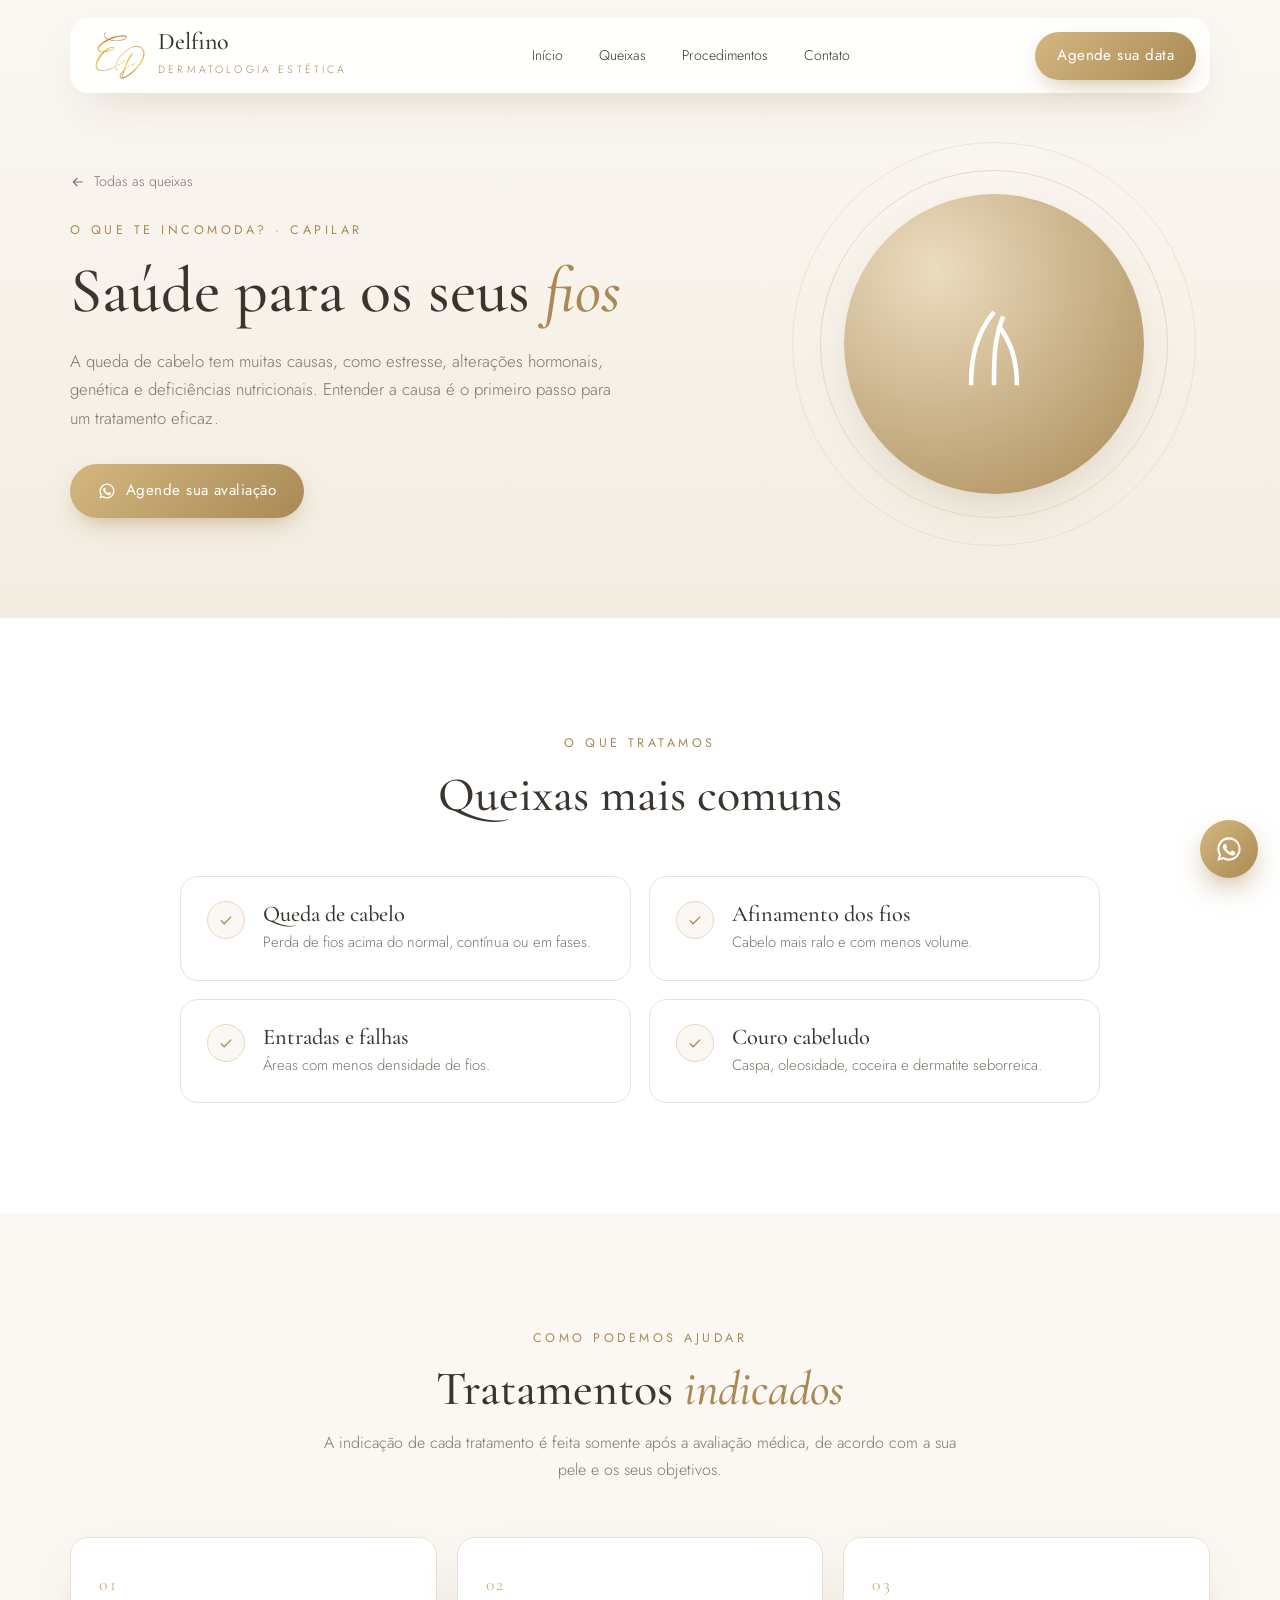
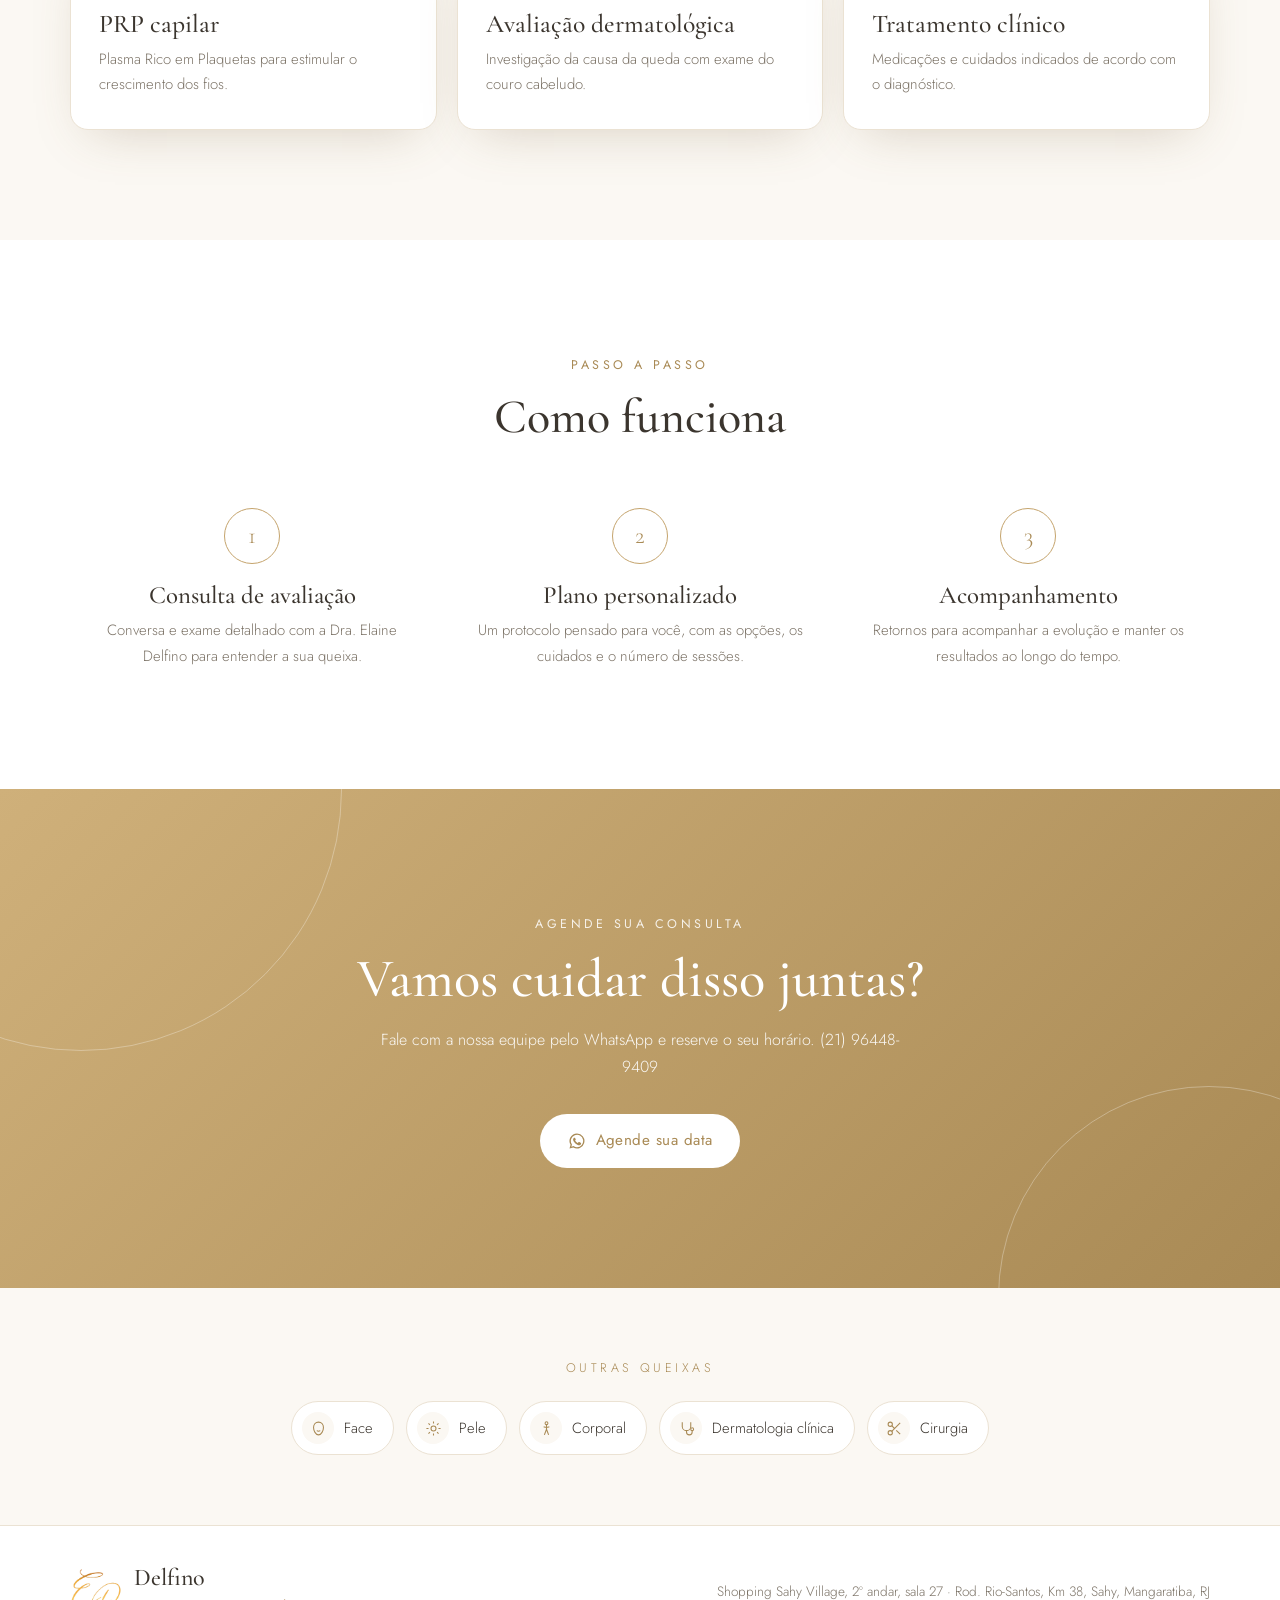
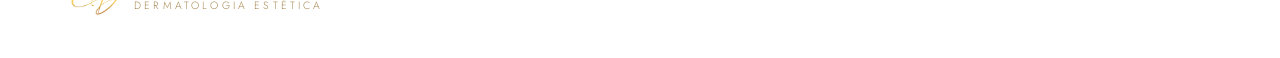
==== capilar.html @ 313b1291 "Site da Clinica Delfino e pagina de links da bio Co-Authored-By: Claude Opus 5.5 <noreply@anthropic." ====
<!DOCTYPE html>
<html lang="pt-BR">
<head>
<meta charset="UTF-8">
<meta name="viewport" content="width=device-width, initial-scale=1.0">
<title>Capilar | Clínica Delfino</title>
<meta name="description" content="Saúde para os seus fios. Queda de cabelo, afinamento dos fios e couro cabeludo. Clínica Delfino, dermatologia em Mangaratiba, RJ.">
<link rel="icon" type="image/png" href="assets/logo.png">
<link rel="preconnect" href="https://fonts.googleapis.com">
<link rel="preconnect" href="https://fonts.gstatic.com" crossorigin>
<link href="https://fonts.googleapis.com/css2?family=Cormorant+Garamond:ital,wght@0,400;0,500;0,600;1,400&family=Jost:wght@300;400;500&display=swap" rel="stylesheet">
<link rel="stylesheet" href="assets/queixa.css">
</head>
<body>

<div class="header-wrap">
  <div class="container">
    <header class="header">
      <a href="index.html" class="logo" aria-label="Clínica Delfino">
        <img class="logo-img" src="assets/logo.png" alt="Logo Dra. Elaine Delfino">
        <span class="logo-text"><strong>Delfino</strong><span>Dermatologia Estética</span></span>
      </a>
      <nav class="nav">
        <a href="index.html">Início</a>
        <a href="index.html#queixas">Queixas</a>
        <a href="index.html#procedimentos">Procedimentos</a>
        <a href="index.html#contato">Contato</a>
      </nav>
      <a class="btn btn-gold" href="https://wa.me/5521964489409?text=Ol%C3%A1%21%20Vim%20pelo%20site%20da%20Cl%C3%ADnica%20Delfino%20e%20gostaria%20de%20tratar%20queda%20de%20cabelo." target="_blank" rel="noopener">Agende sua data</a>
    </header>
  </div>
</div>

<section class="hero">
  <div class="container hero-grid">
    <div class="hero-text reveal">
      <a class="back" href="index.html#queixas"><svg viewBox="0 0 24 24" fill="none" stroke="currentColor" stroke-width="1.8"><path d="M19 12H5M11 18l-6-6 6-6"/></svg>Todas as queixas</a>
      <span class="eyebrow">O que te incomoda? · Capilar</span>
      <h1>Saúde para os seus <span class="gold">fios</span></h1>
      <p>A queda de cabelo tem muitas causas, como estresse, alterações hormonais, genética e deficiências nutricionais. Entender a causa é o primeiro passo para um tratamento eficaz.</p>
      <a class="btn btn-gold" href="https://wa.me/5521964489409?text=Ol%C3%A1%21%20Vim%20pelo%20site%20da%20Cl%C3%ADnica%20Delfino%20e%20gostaria%20de%20tratar%20queda%20de%20cabelo." target="_blank" rel="noopener"><svg viewBox="0 0 24 24" fill="currentColor"><path d="M12 2a10 10 0 0 0-8.6 15.1L2 22l5-1.3A10 10 0 1 0 12 2zm0 18.2a8.2 8.2 0 0 1-4.2-1.2l-.3-.2-3 .8.8-2.9-.2-.3A8.2 8.2 0 1 1 12 20.2zm4.5-6.1c-.2-.1-1.5-.7-1.7-.8-.2-.1-.4-.1-.6.1l-.8 1c-.1.2-.3.2-.5.1a6.7 6.7 0 0 1-3.3-2.9c-.2-.4.2-.4.7-1.3.1-.2 0-.3 0-.4l-.8-1.8c-.2-.5-.4-.4-.6-.4h-.5a1 1 0 0 0-.7.3 3 3 0 0 0-.9 2.2 5.2 5.2 0 0 0 1.1 2.7 11.8 11.8 0 0 0 4.5 4c1.7.7 2.3.8 3.2.6.5-.1 1.5-.6 1.7-1.2.2-.6.2-1.1.2-1.2-.1-.1-.3-.2-.5-.3z"/></svg>Agende sua avaliação</a>
    </div>
    <div class="hero-visual reveal">
      <div class="ring"><svg viewBox="0 0 24 24" fill="none" stroke="currentColor" stroke-width="1"><path d="M7 21c0-6 1-11 5-16M12 21c0-6 0-10 2-15M17 21c0-5-1-9-4-13"/></svg></div>
    </div>
  </div>
</section>

<section class="section">
  <div class="container">
    <div class="section-head reveal">
      <span class="eyebrow">O que tratamos</span>
      <h2>Queixas mais comuns</h2>
    </div>
    <div class="items">
        <div class="item reveal"><span class="check"><svg viewBox="0 0 24 24" fill="none" stroke="currentColor" stroke-width="1.8"><path d="M5 12.5l4.5 4.5L19 7.5"/></svg></span><div><h3>Queda de cabelo</h3><p>Perda de fios acima do normal, contínua ou em fases.</p></div></div>
        <div class="item reveal"><span class="check"><svg viewBox="0 0 24 24" fill="none" stroke="currentColor" stroke-width="1.8"><path d="M5 12.5l4.5 4.5L19 7.5"/></svg></span><div><h3>Afinamento dos fios</h3><p>Cabelo mais ralo e com menos volume.</p></div></div>
        <div class="item reveal"><span class="check"><svg viewBox="0 0 24 24" fill="none" stroke="currentColor" stroke-width="1.8"><path d="M5 12.5l4.5 4.5L19 7.5"/></svg></span><div><h3>Entradas e falhas</h3><p>Áreas com menos densidade de fios.</p></div></div>
        <div class="item reveal"><span class="check"><svg viewBox="0 0 24 24" fill="none" stroke="currentColor" stroke-width="1.8"><path d="M5 12.5l4.5 4.5L19 7.5"/></svg></span><div><h3>Couro cabeludo</h3><p>Caspa, oleosidade, coceira e dermatite seborreica.</p></div></div>
    </div>
  </div>
</section>

<section class="section soft">
  <div class="container">
    <div class="section-head reveal">
      <span class="eyebrow">Como podemos ajudar</span>
      <h2>Tratamentos <span class="gold">indicados</span></h2>
      <p>A indicação de cada tratamento é feita somente após a avaliação médica, de acordo com a sua pele e os seus objetivos.</p>
    </div>
    <div class="treats">
        <div class="treat reveal"><span class="num">01</span><h3>PRP capilar</h3><p>Plasma Rico em Plaquetas para estimular o crescimento dos fios.</p></div>
        <div class="treat reveal"><span class="num">02</span><h3>Avaliação dermatológica</h3><p>Investigação da causa da queda com exame do couro cabeludo.</p></div>
        <div class="treat reveal"><span class="num">03</span><h3>Tratamento clínico</h3><p>Medicações e cuidados indicados de acordo com o diagnóstico.</p></div>
    </div>
  </div>
</section>

<section class="section">
  <div class="container">
    <div class="section-head reveal">
      <span class="eyebrow">Passo a passo</span>
      <h2>Como funciona</h2>
    </div>
    <div class="steps">
      <div class="step reveal"><span>1</span><h3>Consulta de avaliação</h3><p>Conversa e exame detalhado com a Dra. Elaine Delfino para entender a sua queixa.</p></div>
      <div class="step reveal"><span>2</span><h3>Plano personalizado</h3><p>Um protocolo pensado para você, com as opções, os cuidados e o número de sessões.</p></div>
      <div class="step reveal"><span>3</span><h3>Acompanhamento</h3><p>Retornos para acompanhar a evolução e manter os resultados ao longo do tempo.</p></div>
    </div>
  </div>
</section>

<section class="closing">
  <div class="container reveal">
    <span class="eyebrow">Agende sua consulta</span>
    <h2>Vamos cuidar disso juntas?</h2>
    <p>Fale com a nossa equipe pelo WhatsApp e reserve o seu horário. (21) 96448-9409</p>
    <a class="btn btn-white" href="https://wa.me/5521964489409?text=Ol%C3%A1%21%20Vim%20pelo%20site%20da%20Cl%C3%ADnica%20Delfino%20e%20gostaria%20de%20tratar%20queda%20de%20cabelo." target="_blank" rel="noopener"><svg viewBox="0 0 24 24" fill="currentColor"><path d="M12 2a10 10 0 0 0-8.6 15.1L2 22l5-1.3A10 10 0 1 0 12 2zm0 18.2a8.2 8.2 0 0 1-4.2-1.2l-.3-.2-3 .8.8-2.9-.2-.3A8.2 8.2 0 1 1 12 20.2zm4.5-6.1c-.2-.1-1.5-.7-1.7-.8-.2-.1-.4-.1-.6.1l-.8 1c-.1.2-.3.2-.5.1a6.7 6.7 0 0 1-3.3-2.9c-.2-.4.2-.4.7-1.3.1-.2 0-.3 0-.4l-.8-1.8c-.2-.5-.4-.4-.6-.4h-.5a1 1 0 0 0-.7.3 3 3 0 0 0-.9 2.2 5.2 5.2 0 0 0 1.1 2.7 11.8 11.8 0 0 0 4.5 4c1.7.7 2.3.8 3.2.6.5-.1 1.5-.6 1.7-1.2.2-.6.2-1.1.2-1.2-.1-.1-.3-.2-.5-.3z"/></svg>Agende sua data</a>
  </div>
</section>

<section class="others">
  <div class="container">
    <p class="others-title">Outras queixas</p>
    <div class="others-list">
        <a href="face.html"><span><svg viewBox="0 0 24 24" fill="none" stroke="currentColor" stroke-width="1.5"><path d="M12 3c4 0 7 3 7 7.5S16 21 12 21s-7-6-7-10.5S8 3 12 3z"/><path d="M9 10h.01M15 10h.01M9.5 15c1.5 1 3.5 1 5 0"/></svg></span>Face</a>
        <a href="pele.html"><span><svg viewBox="0 0 24 24" fill="none" stroke="currentColor" stroke-width="1.5"><circle cx="12" cy="12" r="3.5"/><path d="M12 2v3M12 19v3M2 12h3M19 12h3M4.9 4.9 7 7M17 17l2.1 2.1M4.9 19.1 7 17M17 7l2.1-2.1"/></svg></span>Pele</a>
        <a href="corporal.html"><span><svg viewBox="0 0 24 24" fill="none" stroke="currentColor" stroke-width="1.5"><circle cx="12" cy="4.5" r="2"/><path d="M12 7v6M8 9.5c2.5 1 5.5 1 8 0M12 13l-3 8M12 13l3 8"/></svg></span>Corporal</a>
        <a href="clinica.html"><span><svg viewBox="0 0 24 24" fill="none" stroke="currentColor" stroke-width="1.5"><path d="M6 3v6a6 6 0 0 0 12 0V3"/><path d="M12 15v2a4 4 0 0 0 8 0v-2"/><circle cx="20" cy="13" r="2"/></svg></span>Dermatologia clínica</a>
        <a href="cirurgia.html"><span><svg viewBox="0 0 24 24" fill="none" stroke="currentColor" stroke-width="1.5"><circle cx="6" cy="6" r="3"/><circle cx="6" cy="18" r="3"/><path d="M20 4 8.1 15.9M14.5 14.5 20 20M8.1 8.1 12 12"/></svg></span>Cirurgia</a>
    </div>
  </div>
</section>

<footer>
  <div class="container footer-grid">
    <a href="index.html" class="logo">
      <img class="logo-img" src="assets/logo.png" alt="Logo Dra. Elaine Delfino">
      <span class="logo-text"><strong>Delfino</strong><span>Dermatologia Estética</span></span>
    </a>
    <p>Shopping Sahy Village, 2º andar, sala 27 · Rod. Rio-Santos, Km 38, Sahy, Mangaratiba, RJ</p>
  </div>
</footer>

<a class="wa-float" href="https://wa.me/5521964489409?text=Ol%C3%A1%21%20Vim%20pelo%20site%20da%20Cl%C3%ADnica%20Delfino%20e%20gostaria%20de%20tratar%20queda%20de%20cabelo." target="_blank" rel="noopener" aria-label="Agende pelo WhatsApp"><svg viewBox="0 0 24 24" fill="currentColor"><path d="M12 2a10 10 0 0 0-8.6 15.1L2 22l5-1.3A10 10 0 1 0 12 2zm0 18.2a8.2 8.2 0 0 1-4.2-1.2l-.3-.2-3 .8.8-2.9-.2-.3A8.2 8.2 0 1 1 12 20.2zm4.5-6.1c-.2-.1-1.5-.7-1.7-.8-.2-.1-.4-.1-.6.1l-.8 1c-.1.2-.3.2-.5.1a6.7 6.7 0 0 1-3.3-2.9c-.2-.4.2-.4.7-1.3.1-.2 0-.3 0-.4l-.8-1.8c-.2-.5-.4-.4-.6-.4h-.5a1 1 0 0 0-.7.3 3 3 0 0 0-.9 2.2 5.2 5.2 0 0 0 1.1 2.7 11.8 11.8 0 0 0 4.5 4c1.7.7 2.3.8 3.2.6.5-.1 1.5-.6 1.7-1.2.2-.6.2-1.1.2-1.2-.1-.1-.3-.2-.5-.3z"/></svg></a>

<script>
  const io = new IntersectionObserver(entries => entries.forEach(e => {
    if (e.isIntersecting) { e.target.classList.add("in"); io.unobserve(e.target); }
  }), { threshold: .12 });
  document.querySelectorAll(".reveal").forEach(el => io.observe(el));
  const hw = document.querySelector(".header-wrap");
  addEventListener("scroll", () => hw.classList.toggle("scrolled", scrollY > 30), { passive: true });
</script>
</body>
</html>
---- assets/queixa.css ----
:root {
  --white: #ffffff;
  --ivory: #fbf8f3;
  --sand: #f3ece1;
  --gold: #c5a46d;
  --gold-deep: #a98a55;
  --gold-soft: #e7d8bc;
  --ink: #3b352e;
  --muted: #7d7468;
  --line: #ebe2d3;
  --radius: 18px;
  --shadow: 0 18px 50px -20px rgba(120, 95, 55, .28);
}
* { box-sizing: border-box; margin: 0; padding: 0; }
html { scroll-behavior: smooth; }
body {
  font-family: "Jost", system-ui, sans-serif; font-weight: 300; color: var(--ink);
  background: var(--white); line-height: 1.7; -webkit-font-smoothing: antialiased; overflow-x: clip;
}
a { color: inherit; text-decoration: none; }
h1, h2, h3 { font-family: "Cormorant Garamond", serif; font-weight: 500; line-height: 1.12; color: var(--ink); }
.container { width: min(1140px, 100% - 32px); margin-inline: auto; }
.eyebrow { display: inline-block; font-size: .78rem; letter-spacing: .28em; text-transform: uppercase; color: var(--gold-deep); font-weight: 400; margin-bottom: 14px; }
.gold { color: var(--gold-deep); font-style: italic; }

/* Buttons */
.btn {
  display: inline-flex; align-items: center; gap: 10px; padding: 14px 28px; border-radius: 999px;
  font-size: .95rem; font-weight: 400; letter-spacing: .03em; white-space: nowrap;
  transition: transform .25s, box-shadow .25s;
}
.btn svg { width: 18px; height: 18px; flex-shrink: 0; }
.btn-gold { background: linear-gradient(135deg, #d4b77f, var(--gold-deep)); color: #fff; box-shadow: 0 10px 26px -10px rgba(169, 138, 85, .7); }
.btn-gold:hover, .btn-white:hover { transform: translateY(-2px); }
.btn-white { background: #fff; color: var(--gold-deep); }

/* Header */
.header-wrap { position: fixed; top: 18px; left: 0; right: 0; z-index: 40; transition: top .35s; }
.header-wrap.scrolled { top: 8px; }
.header {
  display: flex; align-items: center; justify-content: space-between; gap: 16px; padding: 12px 14px 12px 24px;
  background: rgba(255,255,255,.92); backdrop-filter: blur(10px); border-radius: var(--radius); box-shadow: var(--shadow);
}
.logo { display: flex; align-items: center; gap: 12px; }
.logo-img { width: 52px; height: auto; display: block; }
.logo-mark { width: 42px; height: 42px; border-radius: 50%; border: 1px solid var(--gold); display: grid; place-items: center; font-family: "Cormorant Garamond", serif; font-size: 1.45rem; color: var(--gold-deep); }
.logo-text strong { display: block; font-family: "Cormorant Garamond", serif; font-size: 1.5rem; font-weight: 500; line-height: 1; }
.logo-text span { font-size: .66rem; letter-spacing: .3em; text-transform: uppercase; color: var(--gold-deep); }
.nav { display: flex; gap: 4px; }
.nav a { padding: 8px 16px; border-radius: 999px; font-size: .88rem; transition: background .2s, color .2s; }
.nav a:hover { background: var(--ivory); color: var(--gold-deep); }
.header .btn { padding: 11px 22px; }

/* Hero */
.hero { background: linear-gradient(180deg, var(--ivory), var(--sand)); padding: 170px 0 100px; }
.hero-grid { display: grid; grid-template-columns: 1.2fr .8fr; gap: 60px; align-items: center; }
.back { display: inline-flex; align-items: center; gap: 8px; font-size: .88rem; color: var(--muted); margin-bottom: 26px; transition: color .2s; }
.back:hover { color: var(--gold-deep); }
.back svg { width: 16px; height: 16px; }
.back + .eyebrow { display: block; }
.hero h1 { font-size: clamp(2.6rem, 5vw, 4rem); margin-bottom: 20px; }
.hero p { color: var(--muted); font-size: 1.05rem; max-width: 560px; margin-bottom: 32px; }
.hero-visual { display: grid; place-items: center; }
.ring {
  width: 300px; height: 300px; border-radius: 50%; display: grid; place-items: center; position: relative;
  background: radial-gradient(circle at 30% 25%, #ecdcc0, #a98a55); box-shadow: var(--shadow);
}
.ring::before, .ring::after { content: ""; position: absolute; border-radius: 50%; border: 1px solid var(--gold-soft); }
.ring::before { inset: -24px; }
.ring::after { inset: -52px; opacity: .6; }
.ring svg { width: 110px; height: 110px; color: #fff; }

/* Sections */
.section { padding: 110px 0; }
.section.soft { background: var(--ivory); }
.section-head { text-align: center; max-width: 640px; margin: 0 auto 54px; }
.section-head h2 { font-size: clamp(2.2rem, 4vw, 3rem); margin-bottom: 12px; }
.section-head p { color: var(--muted); }

.items { display: grid; grid-template-columns: repeat(2, 1fr); gap: 18px; max-width: 920px; margin: 0 auto; }
.item { display: flex; gap: 18px; align-items: flex-start; padding: 24px 26px; border: 1px solid var(--line); border-radius: var(--radius); background: var(--white); }
.check { width: 38px; height: 38px; border-radius: 50%; background: var(--ivory); border: 1px solid var(--gold-soft); color: var(--gold-deep); display: grid; place-items: center; flex-shrink: 0; }
.check svg { width: 18px; height: 18px; }
.item h3 { font-size: 1.4rem; margin-bottom: 4px; }
.item p { color: var(--muted); font-size: .93rem; }

.treats { display: grid; grid-template-columns: repeat(auto-fit, minmax(240px, 1fr)); gap: 20px; }
.treat { background: var(--white); border: 1px solid var(--line); border-radius: var(--radius); padding: 32px 28px; box-shadow: var(--shadow); transition: transform .3s; }
.treat:hover { transform: translateY(-5px); }
.treat .num { font-family: "Cormorant Garamond", serif; color: var(--gold); font-size: 1.1rem; letter-spacing: .15em; }
.treat h3 { font-size: 1.6rem; margin: 10px 0 8px; }
.treat p { color: var(--muted); font-size: .93rem; }

.steps { display: grid; grid-template-columns: repeat(3, 1fr); gap: 24px; }
.step { text-align: center; padding: 10px 18px; }
.step span { width: 56px; height: 56px; margin: 0 auto 18px; border-radius: 50%; display: grid; place-items: center; border: 1px solid var(--gold); color: var(--gold-deep); font-family: "Cormorant Garamond", serif; font-size: 1.5rem; }
.step h3 { font-size: 1.55rem; margin-bottom: 8px; }
.step p { color: var(--muted); font-size: .93rem; }

/* Closing */
.closing { position: relative; padding: 120px 0; text-align: center; color: #fff; overflow: hidden; background: linear-gradient(135deg, #cfb07a 0%, var(--gold-deep) 100%); }
.closing::before, .closing::after { content: ""; position: absolute; border-radius: 50%; border: 1px solid rgba(255,255,255,.3); }
.closing::before { width: 520px; height: 520px; left: -180px; top: -260px; }
.closing::after { width: 420px; height: 420px; right: -140px; bottom: -220px; }
.closing .container { position: relative; z-index: 1; }
.closing .eyebrow { color: rgba(255,255,255,.85); }
.closing h2 { color: #fff; font-size: clamp(2.2rem, 5vw, 3.4rem); margin-bottom: 16px; }
.closing p { max-width: 520px; margin: 0 auto 34px; opacity: .92; }

/* Other concerns */
.others { padding: 70px 0; background: var(--ivory); }
.others-title { text-align: center; font-size: .78rem; letter-spacing: .28em; text-transform: uppercase; color: var(--gold-deep); margin-bottom: 22px; }
.others-list { display: flex; flex-wrap: wrap; justify-content: center; gap: 12px; }
.others-list a { display: inline-flex; align-items: center; gap: 10px; padding: 10px 20px 10px 10px; border-radius: 999px; background: var(--white); border: 1px solid var(--line); font-size: .92rem; transition: border-color .2s, color .2s; }
.others-list a:hover { border-color: var(--gold); color: var(--gold-deep); }
.others-list span { width: 32px; height: 32px; border-radius: 50%; background: var(--ivory); color: var(--gold-deep); display: grid; place-items: center; }
.others-list svg { width: 17px; height: 17px; }

footer { padding: 40px 0; border-top: 1px solid var(--line); }
.footer-grid { display: flex; justify-content: space-between; align-items: center; gap: 20px; flex-wrap: wrap; }
.footer-grid p { font-size: .85rem; color: var(--muted); }

.wa-float {
  position: fixed; right: 22px; bottom: 22px; z-index: 50; width: 58px; height: 58px; border-radius: 50%;
  background: linear-gradient(135deg, #d4b77f, var(--gold-deep)); color: #fff; display: grid; place-items: center;
  box-shadow: 0 12px 30px -8px rgba(169,138,85,.8); transition: transform .25s;
}
.wa-float:hover { transform: scale(1.08); }
.wa-float svg { width: 28px; height: 28px; }

.reveal { opacity: 0; transform: translateY(24px); transition: opacity .9s ease, transform .9s ease; }
.reveal.in { opacity: 1; transform: none; }

@media (max-width: 900px) {
  .nav { display: none; }
  .hero { padding: 140px 0 80px; }
  .hero-grid { grid-template-columns: 1fr; gap: 50px; }
  .hero-visual { order: -1; }
  .ring { width: 190px; height: 190px; }
  .ring svg { width: 72px; height: 72px; }
  .items, .steps { grid-template-columns: 1fr; }
  .section { padding: 80px 0; }
}
@media (max-width: 560px) {
  .header { padding: 10px 10px 10px 14px; }
  .logo-text span { display: none; }
  .header .btn { padding: 10px 16px; font-size: .85rem; }
  .btn { white-space: normal; }
  .item { padding: 20px; }
}
@media (prefers-reduced-motion: reduce) {
  * { transition: none !important; }
  .reveal { opacity: 1; transform: none; }
}
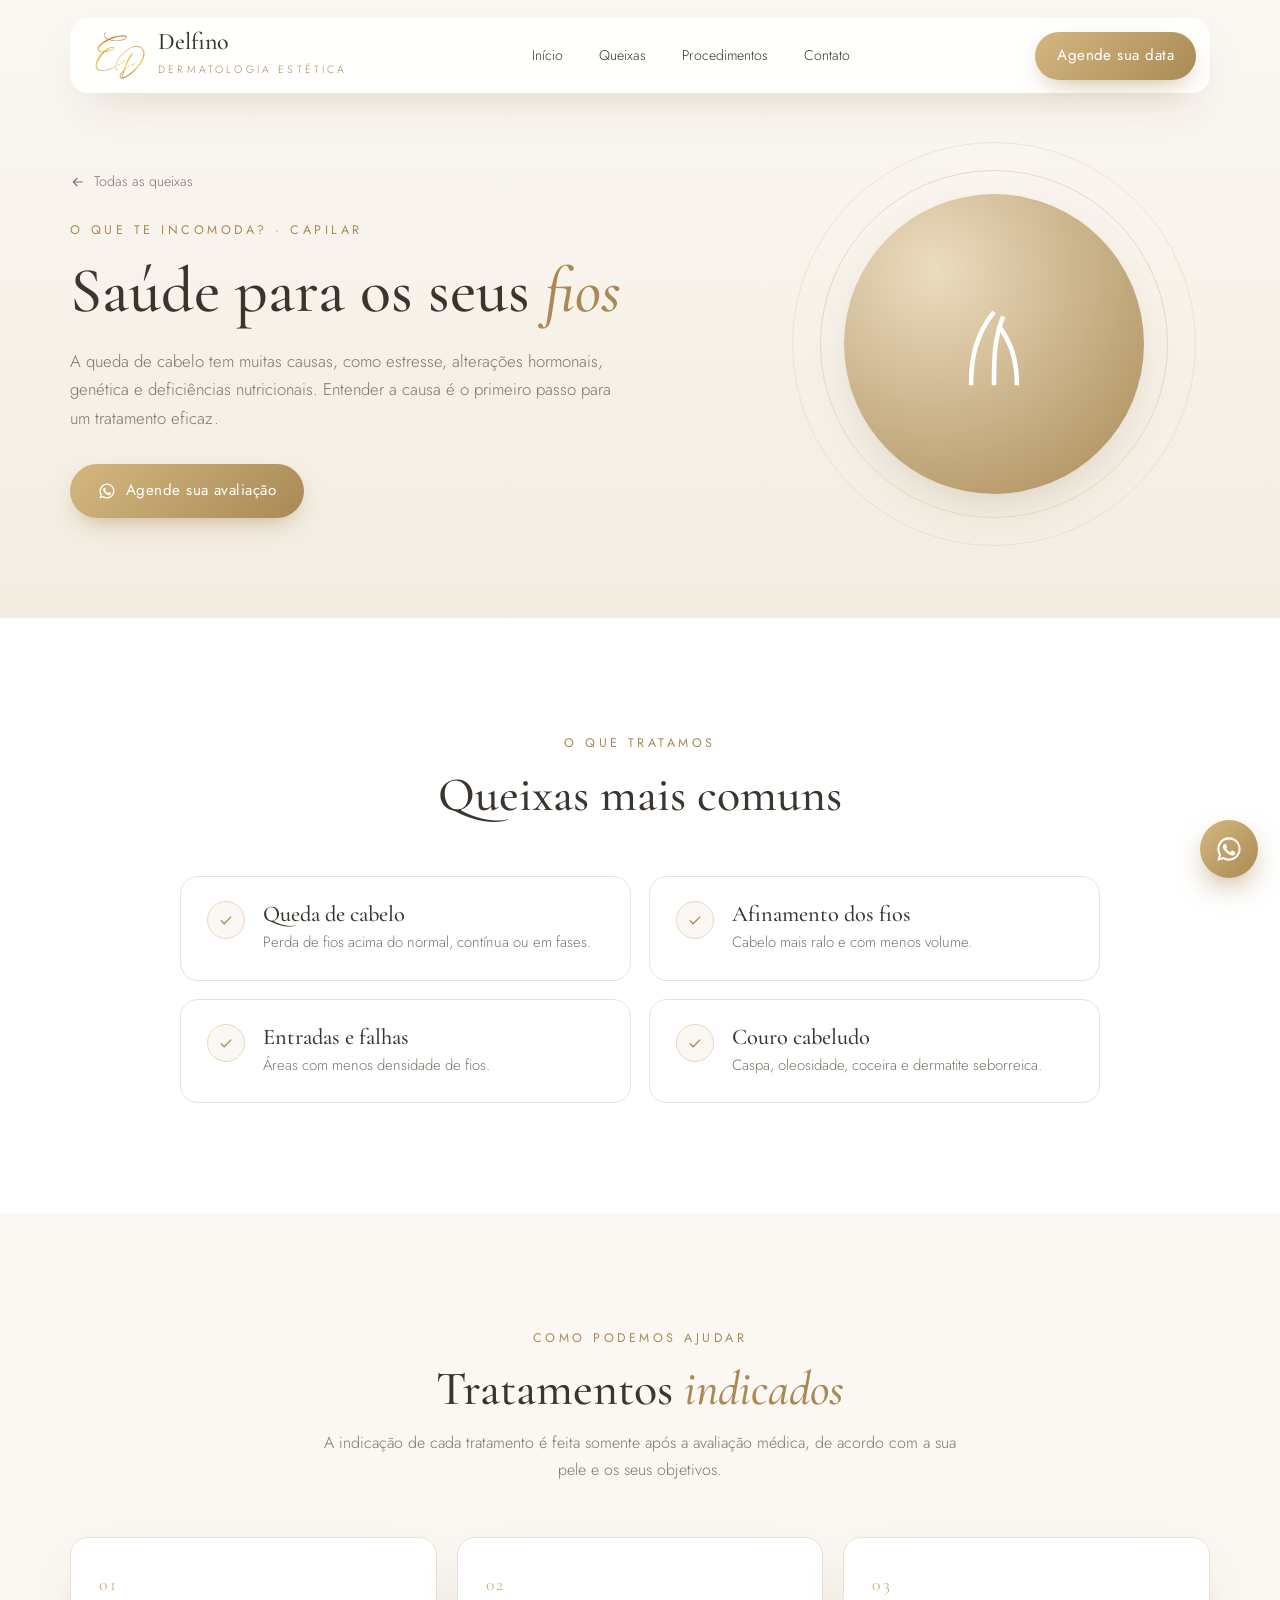
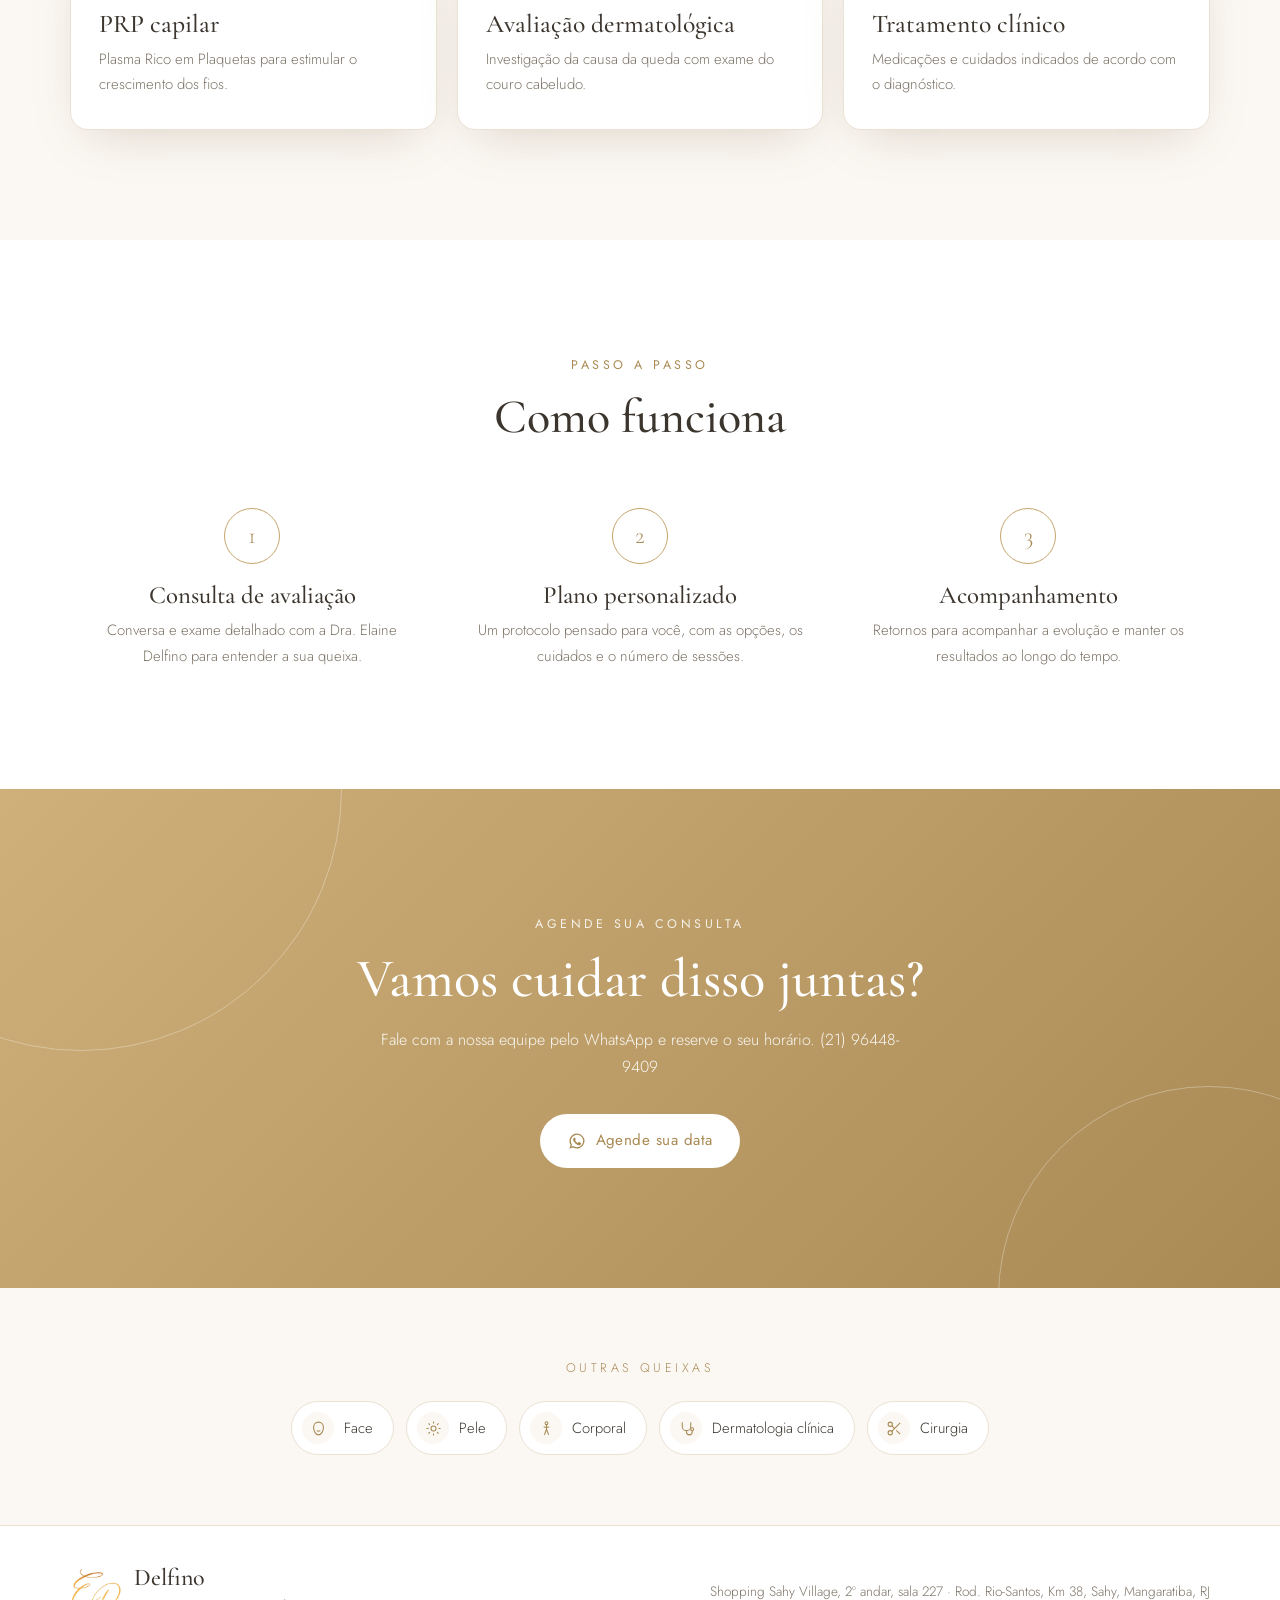
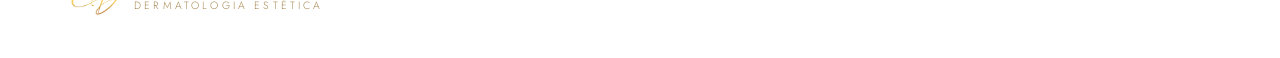
==== commit ebada607: "Corrige número da sala para 227 Co-Authored-By: Claude Opus 5.5 <noreply@anthropic.com> Claude-Sessi" ====
--- a/capilar.html
+++ b/capilar.html
@@ -16,15 +16,15 @@
 <div class="header-wrap">
   <div class="container">
     <header class="header">
-      <a href="index.html" class="logo" aria-label="Clínica Delfino">
+      <a href="./" class="logo" aria-label="Clínica Delfino">
         <img class="logo-img" src="assets/logo.png" alt="Logo Dra. Elaine Delfino">
         <span class="logo-text"><strong>Delfino</strong><span>Dermatologia Estética</span></span>
       </a>
       <nav class="nav">
-        <a href="index.html">Início</a>
-        <a href="index.html#queixas">Queixas</a>
-        <a href="index.html#procedimentos">Procedimentos</a>
-        <a href="index.html#contato">Contato</a>
+        <a href="./">Início</a>
+        <a href="./#queixas">Queixas</a>
+        <a href="./#procedimentos">Procedimentos</a>
+        <a href="./#contato">Contato</a>
       </nav>
       <a class="btn btn-gold" href="https://wa.me/5521964489409?text=Ol%C3%A1%21%20Vim%20pelo%20site%20da%20Cl%C3%ADnica%20Delfino%20e%20gostaria%20de%20tratar%20queda%20de%20cabelo." target="_blank" rel="noopener">Agende sua data</a>
     </header>
@@ -34,7 +34,7 @@
 <section class="hero">
   <div class="container hero-grid">
     <div class="hero-text reveal">
-      <a class="back" href="index.html#queixas"><svg viewBox="0 0 24 24" fill="none" stroke="currentColor" stroke-width="1.8"><path d="M19 12H5M11 18l-6-6 6-6"/></svg>Todas as queixas</a>
+      <a class="back" href="./#queixas"><svg viewBox="0 0 24 24" fill="none" stroke="currentColor" stroke-width="1.8"><path d="M19 12H5M11 18l-6-6 6-6"/></svg>Todas as queixas</a>
       <span class="eyebrow">O que te incomoda? · Capilar</span>
       <h1>Saúde para os seus <span class="gold">fios</span></h1>
       <p>A queda de cabelo tem muitas causas, como estresse, alterações hormonais, genética e deficiências nutricionais. Entender a causa é o primeiro passo para um tratamento eficaz.</p>
@@ -103,22 +103,22 @@
   <div class="container">
     <p class="others-title">Outras queixas</p>
     <div class="others-list">
-        <a href="face.html"><span><svg viewBox="0 0 24 24" fill="none" stroke="currentColor" stroke-width="1.5"><path d="M12 3c4 0 7 3 7 7.5S16 21 12 21s-7-6-7-10.5S8 3 12 3z"/><path d="M9 10h.01M15 10h.01M9.5 15c1.5 1 3.5 1 5 0"/></svg></span>Face</a>
-        <a href="pele.html"><span><svg viewBox="0 0 24 24" fill="none" stroke="currentColor" stroke-width="1.5"><circle cx="12" cy="12" r="3.5"/><path d="M12 2v3M12 19v3M2 12h3M19 12h3M4.9 4.9 7 7M17 17l2.1 2.1M4.9 19.1 7 17M17 7l2.1-2.1"/></svg></span>Pele</a>
-        <a href="corporal.html"><span><svg viewBox="0 0 24 24" fill="none" stroke="currentColor" stroke-width="1.5"><circle cx="12" cy="4.5" r="2"/><path d="M12 7v6M8 9.5c2.5 1 5.5 1 8 0M12 13l-3 8M12 13l3 8"/></svg></span>Corporal</a>
-        <a href="clinica.html"><span><svg viewBox="0 0 24 24" fill="none" stroke="currentColor" stroke-width="1.5"><path d="M6 3v6a6 6 0 0 0 12 0V3"/><path d="M12 15v2a4 4 0 0 0 8 0v-2"/><circle cx="20" cy="13" r="2"/></svg></span>Dermatologia clínica</a>
-        <a href="cirurgia.html"><span><svg viewBox="0 0 24 24" fill="none" stroke="currentColor" stroke-width="1.5"><circle cx="6" cy="6" r="3"/><circle cx="6" cy="18" r="3"/><path d="M20 4 8.1 15.9M14.5 14.5 20 20M8.1 8.1 12 12"/></svg></span>Cirurgia</a>
+        <a href="face"><span><svg viewBox="0 0 24 24" fill="none" stroke="currentColor" stroke-width="1.5"><path d="M12 3c4 0 7 3 7 7.5S16 21 12 21s-7-6-7-10.5S8 3 12 3z"/><path d="M9 10h.01M15 10h.01M9.5 15c1.5 1 3.5 1 5 0"/></svg></span>Face</a>
+        <a href="pele"><span><svg viewBox="0 0 24 24" fill="none" stroke="currentColor" stroke-width="1.5"><circle cx="12" cy="12" r="3.5"/><path d="M12 2v3M12 19v3M2 12h3M19 12h3M4.9 4.9 7 7M17 17l2.1 2.1M4.9 19.1 7 17M17 7l2.1-2.1"/></svg></span>Pele</a>
+        <a href="corporal"><span><svg viewBox="0 0 24 24" fill="none" stroke="currentColor" stroke-width="1.5"><circle cx="12" cy="4.5" r="2"/><path d="M12 7v6M8 9.5c2.5 1 5.5 1 8 0M12 13l-3 8M12 13l3 8"/></svg></span>Corporal</a>
+        <a href="clinica"><span><svg viewBox="0 0 24 24" fill="none" stroke="currentColor" stroke-width="1.5"><path d="M6 3v6a6 6 0 0 0 12 0V3"/><path d="M12 15v2a4 4 0 0 0 8 0v-2"/><circle cx="20" cy="13" r="2"/></svg></span>Dermatologia clínica</a>
+        <a href="cirurgia"><span><svg viewBox="0 0 24 24" fill="none" stroke="currentColor" stroke-width="1.5"><circle cx="6" cy="6" r="3"/><circle cx="6" cy="18" r="3"/><path d="M20 4 8.1 15.9M14.5 14.5 20 20M8.1 8.1 12 12"/></svg></span>Cirurgia</a>
     </div>
   </div>
 </section>
 
 <footer>
   <div class="container footer-grid">
-    <a href="index.html" class="logo">
+    <a href="./" class="logo">
       <img class="logo-img" src="assets/logo.png" alt="Logo Dra. Elaine Delfino">
       <span class="logo-text"><strong>Delfino</strong><span>Dermatologia Estética</span></span>
     </a>
-    <p>Shopping Sahy Village, 2º andar, sala 27 · Rod. Rio-Santos, Km 38, Sahy, Mangaratiba, RJ</p>
+    <p>Shopping Sahy Village, 2º andar, sala 227 · Rod. Rio-Santos, Km 38, Sahy, Mangaratiba, RJ</p>
   </div>
 </footer>
 
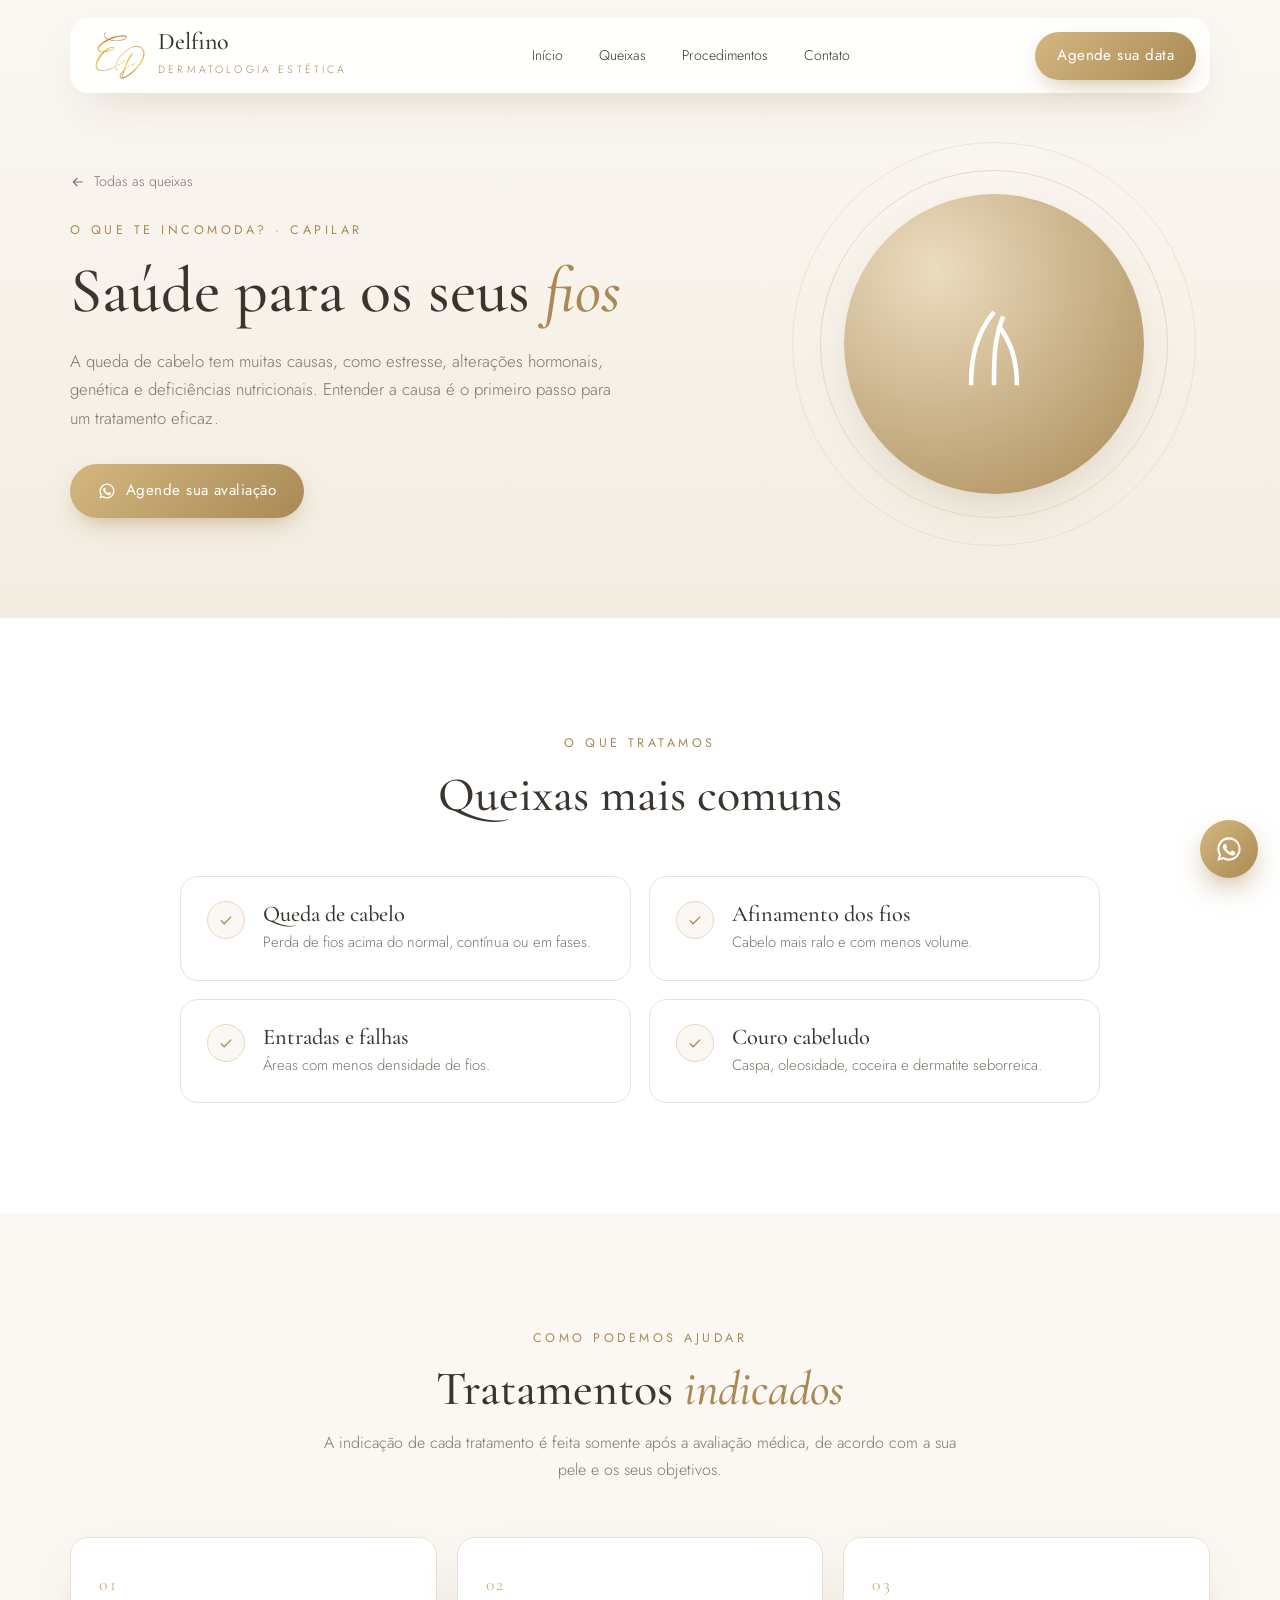
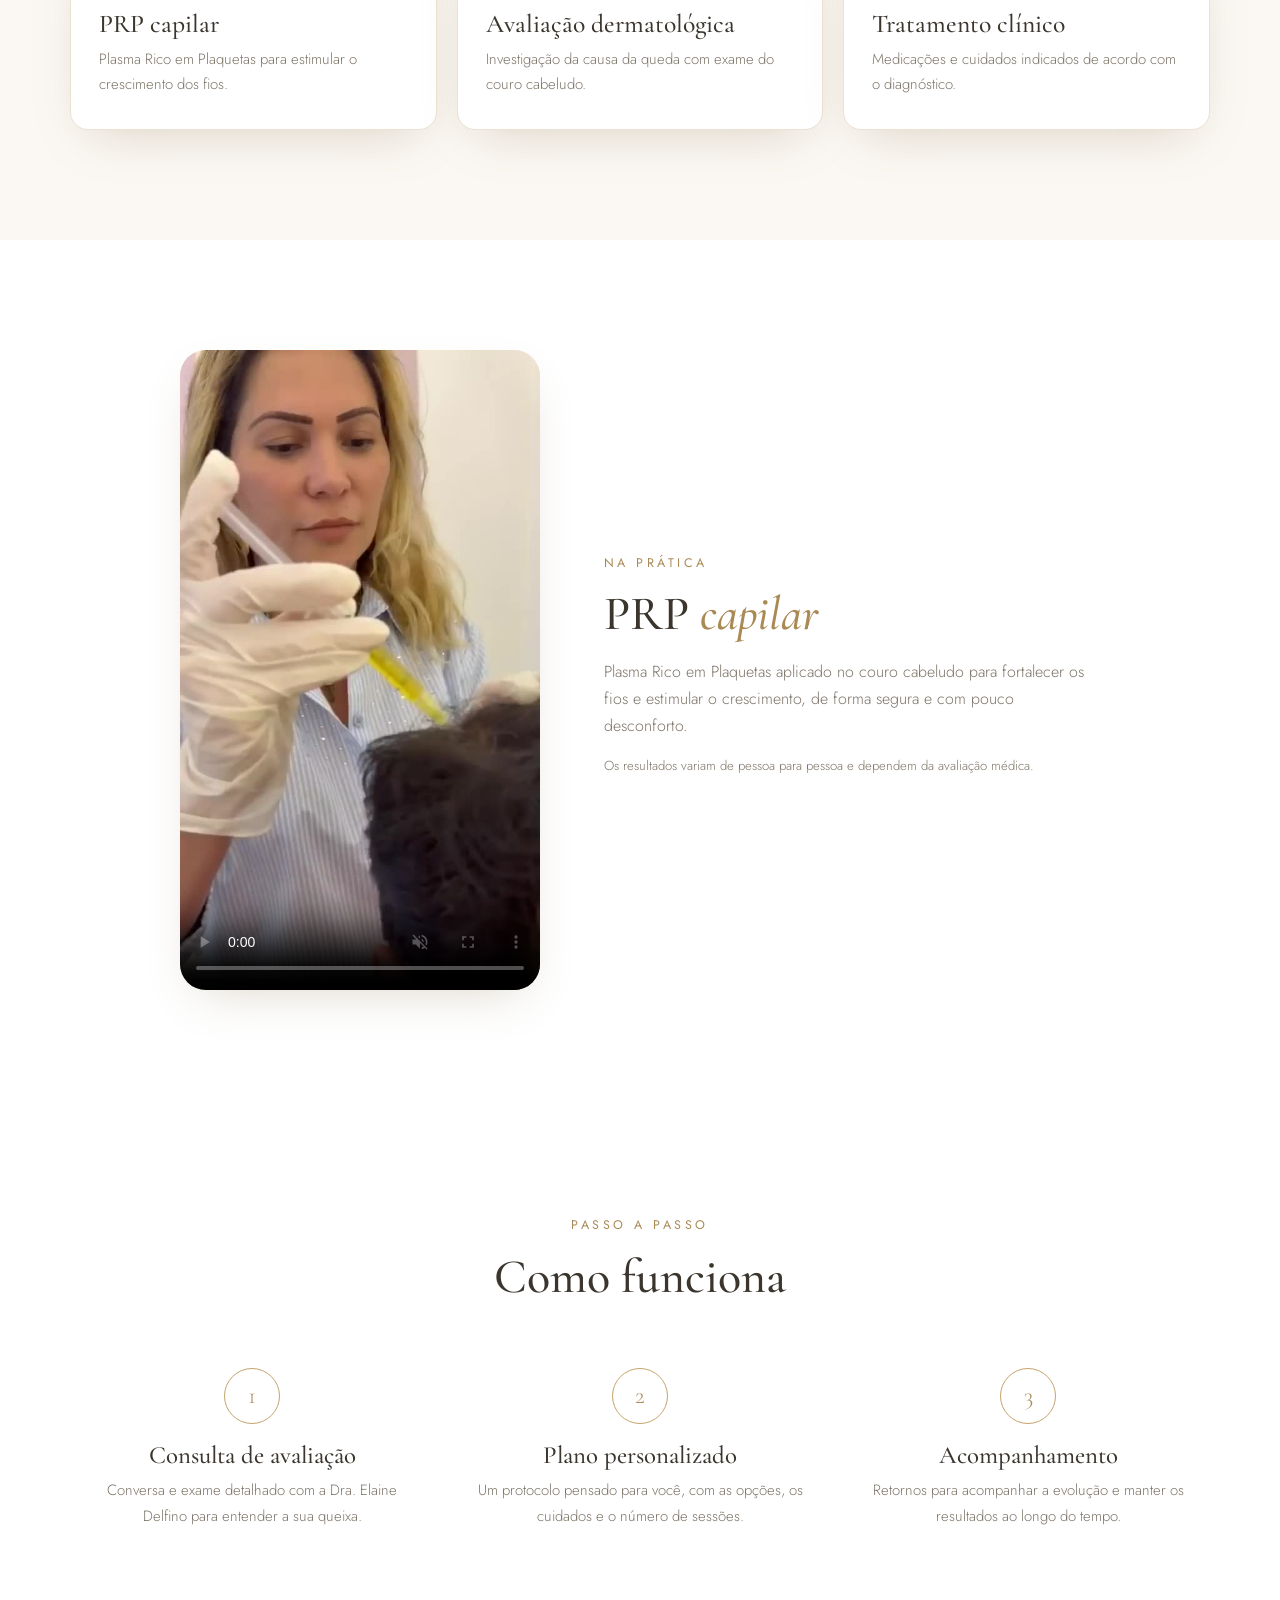
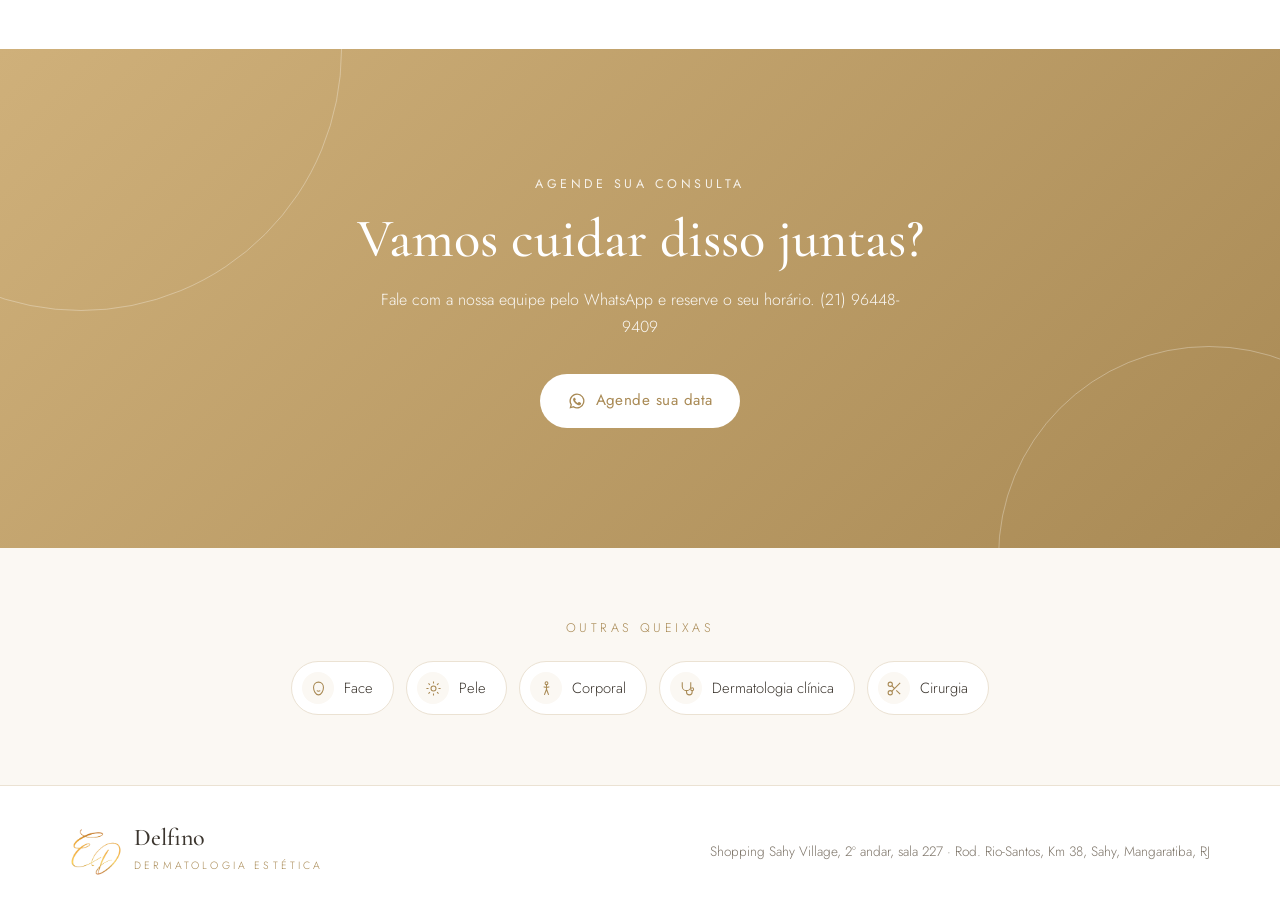
==== commit 033d5624: "Adiciona vídeos de PRP capilar, PEIM e preenchimento de lóbulo; nomeia procedimentos das fotos Co-Au" ====
--- a/capilar.html
+++ b/capilar.html
@@ -77,6 +77,20 @@
 </section>
 
 <section class="section">
+  <div class="container video-grid">
+    <div class="video-frame reveal">
+      <video src="assets/video-prp-capilar.mp4" poster="assets/video-prp-capilar.jpg" autoplay muted loop playsinline controls preload="metadata"></video>
+    </div>
+    <div class="video-text reveal">
+      <span class="eyebrow">Na prática</span>
+      <h2>PRP <span class="gold">capilar</span></h2>
+      <p>Plasma Rico em Plaquetas aplicado no couro cabeludo para fortalecer os fios e estimular o crescimento, de forma segura e com pouco desconforto.</p>
+      <p class="note">Os resultados variam de pessoa para pessoa e dependem da avaliação médica.</p>
+    </div>
+  </div>
+</section>
+
+<section class="section">
   <div class="container">
     <div class="section-head reveal">
       <span class="eyebrow">Passo a passo</span>
--- a/assets/queixa.css
+++ b/assets/queixa.css
@@ -131,6 +131,29 @@
 .reveal { opacity: 0; transform: translateY(24px); transition: opacity .9s ease, transform .9s ease; }
 .reveal.in { opacity: 1; transform: none; }
 
+/* Vídeo de resultado */
+.video-grid { display: grid; grid-template-columns: minmax(0, 360px) 1fr; gap: 64px; align-items: center; max-width: 920px; margin-inline: auto; }
+.video-frame { position: relative; border-radius: 26px; overflow: hidden; box-shadow: var(--shadow); background: var(--sand); aspect-ratio: 9/16; }
+.video-frame video { display: block; width: 100%; height: 100%; object-fit: cover; }
+.video-grid.reverse { grid-template-columns: 1fr minmax(0, 360px); }
+.video-grid.reverse .video-frame { order: 2; }
+.video-text h2 { font-size: clamp(2.2rem, 4vw, 3rem); margin-bottom: 16px; }
+.video-text p { color: var(--muted); margin-bottom: 16px; }
+.video-text .note { font-size: .82rem; }
+/* Antes e depois */
+.ba-grid { display: grid; grid-template-columns: repeat(auto-fit, minmax(260px, 340px)); justify-content: center; gap: 32px; }
+.ba-item { margin: 0; }
+.ba-item img { display: block; width: 100%; height: auto; aspect-ratio: 9/16; object-fit: cover; border-radius: 22px; box-shadow: var(--shadow); background: var(--sand); }
+.ba-item figcaption { text-align: center; margin-top: 16px; font-family: "Cormorant Garamond", serif; font-size: 1.35rem; color: var(--ink); }
+.ba-note { text-align: center; color: var(--muted); font-size: .82rem; margin-top: 30px; }
+
+@media (max-width: 900px) {
+  .video-grid { grid-template-columns: 1fr; gap: 36px; text-align: center; }
+  .video-frame { max-width: 340px; margin-inline: auto; }
+  .video-grid.reverse { grid-template-columns: 1fr; }
+  .video-grid.reverse .video-frame { order: 0; }
+}
+
 @media (max-width: 900px) {
   .nav { display: none; }
   .hero { padding: 140px 0 80px; }
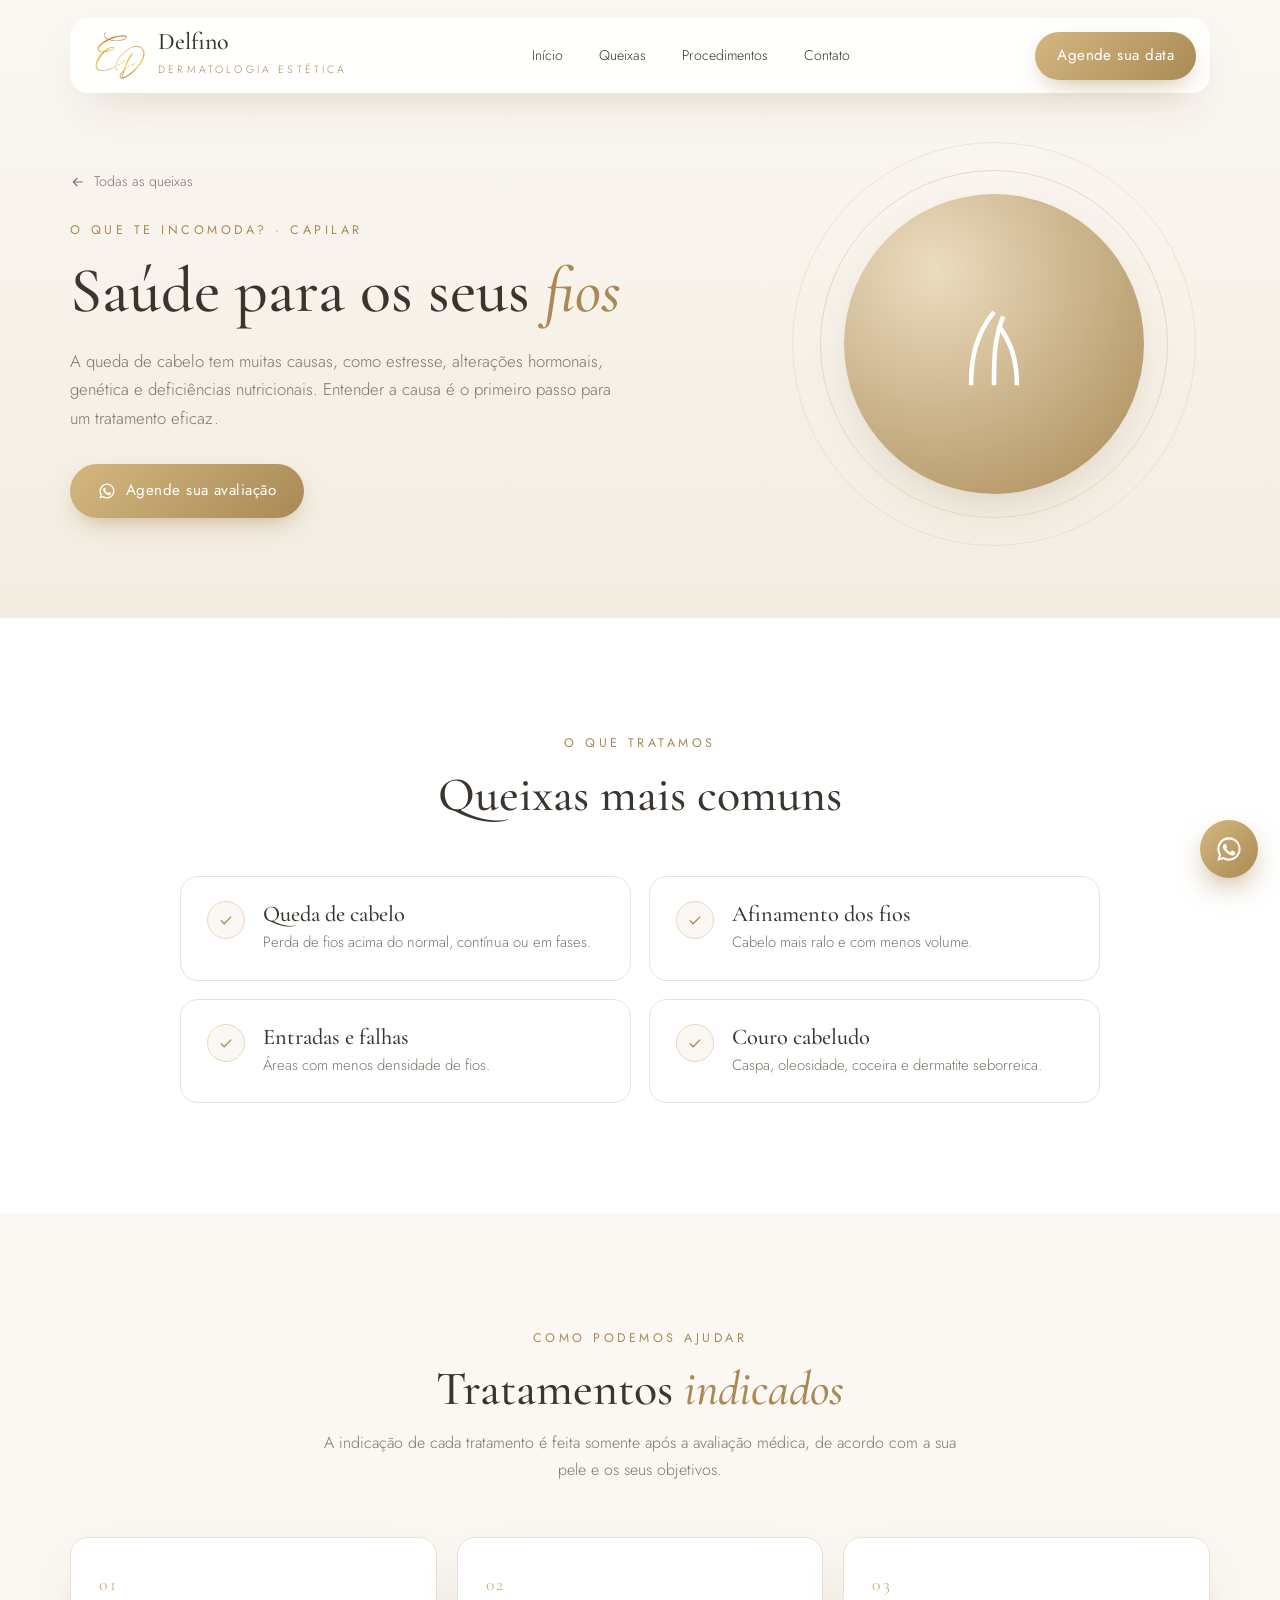
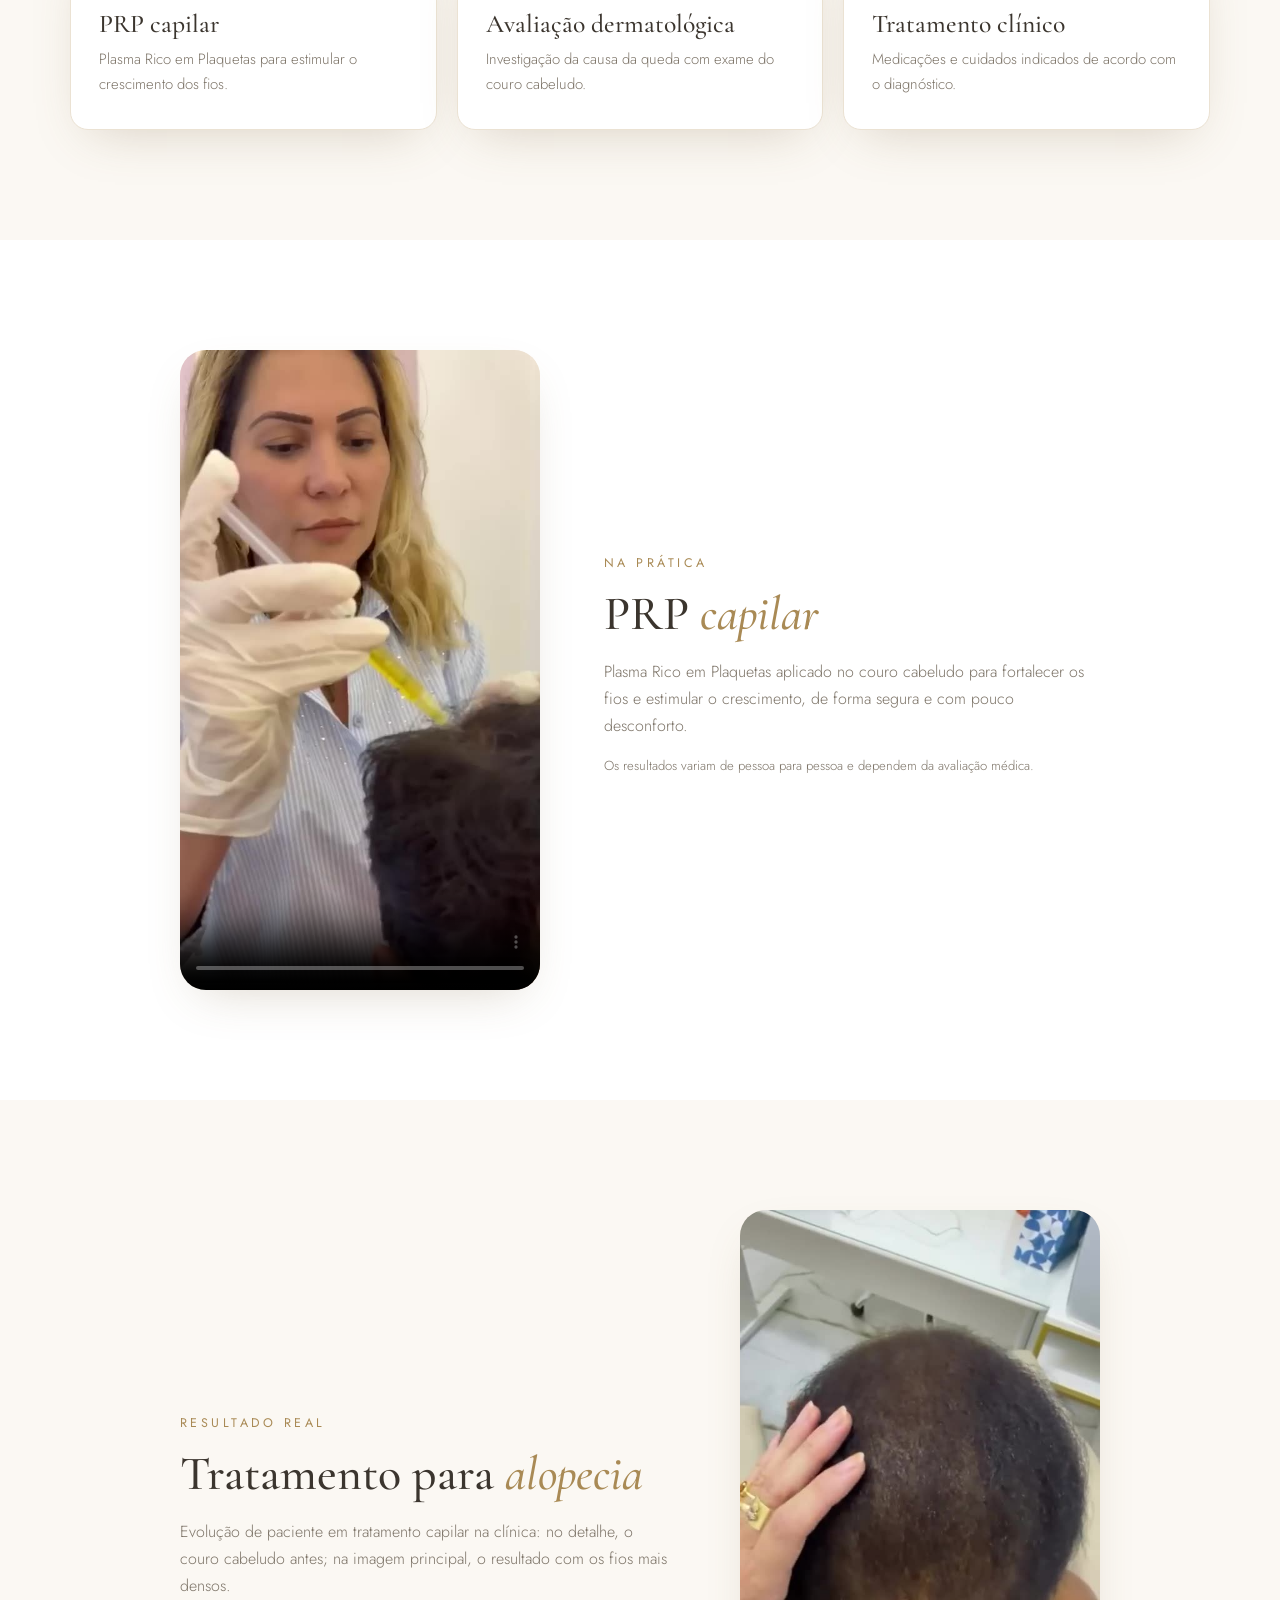
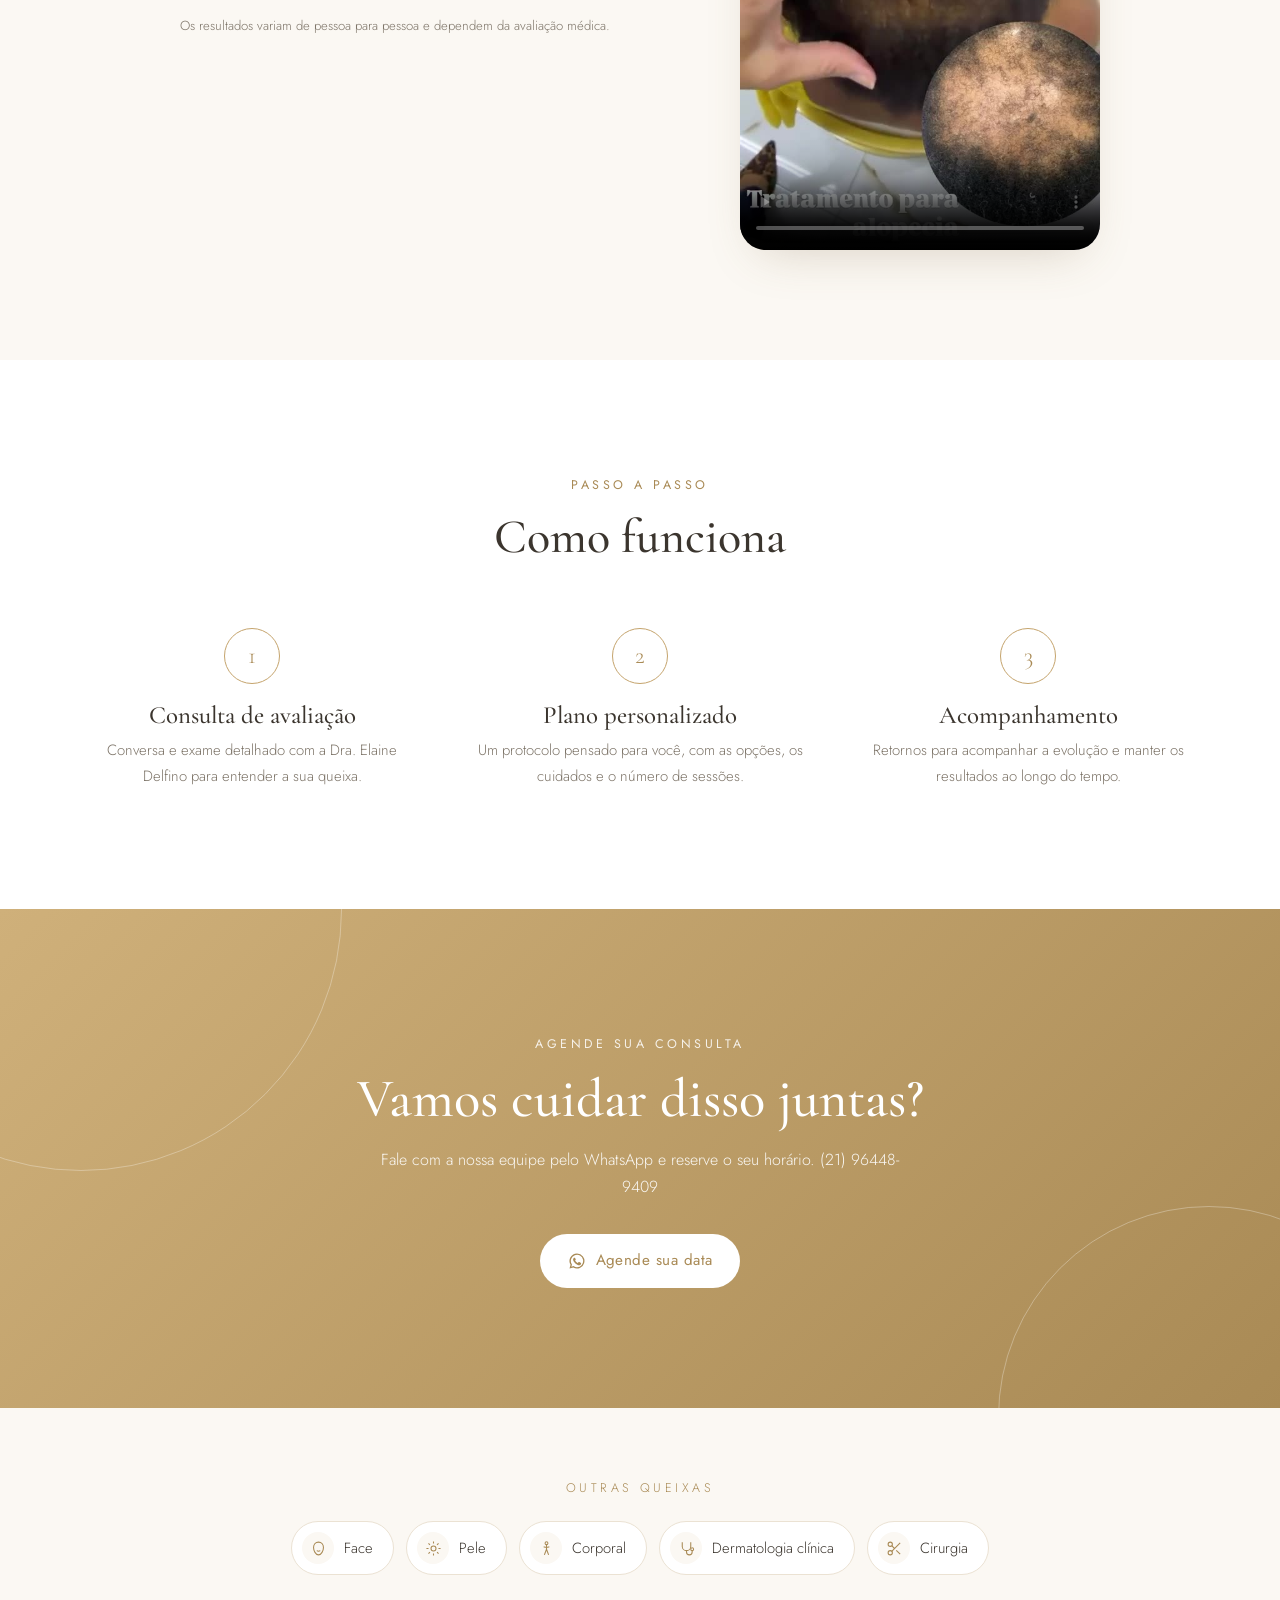
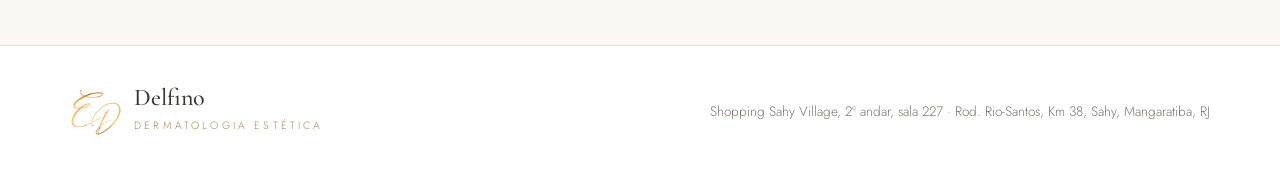
==== commit 625fbfc9: "Adiciona vídeo de tratamento para alopecia na página capilar Co-Authored-By: Claude Opus 5.5 <norepl" ====
--- a/capilar.html
+++ b/capilar.html
@@ -90,6 +90,20 @@
   </div>
 </section>
 
+<section class="section soft">
+  <div class="container video-grid reverse">
+    <div class="video-frame reveal">
+      <video src="assets/video-alopecia.mp4" poster="assets/video-alopecia.jpg" autoplay muted loop playsinline controls preload="metadata"></video>
+    </div>
+    <div class="video-text reveal">
+      <span class="eyebrow">Resultado real</span>
+      <h2>Tratamento para <span class="gold">alopecia</span></h2>
+      <p>Evolução de paciente em tratamento capilar na clínica: no detalhe, o couro cabeludo antes; na imagem principal, o resultado com os fios mais densos.</p>
+      <p class="note">Os resultados variam de pessoa para pessoa e dependem da avaliação médica.</p>
+    </div>
+  </div>
+</section>
+
 <section class="section">
   <div class="container">
     <div class="section-head reveal">
